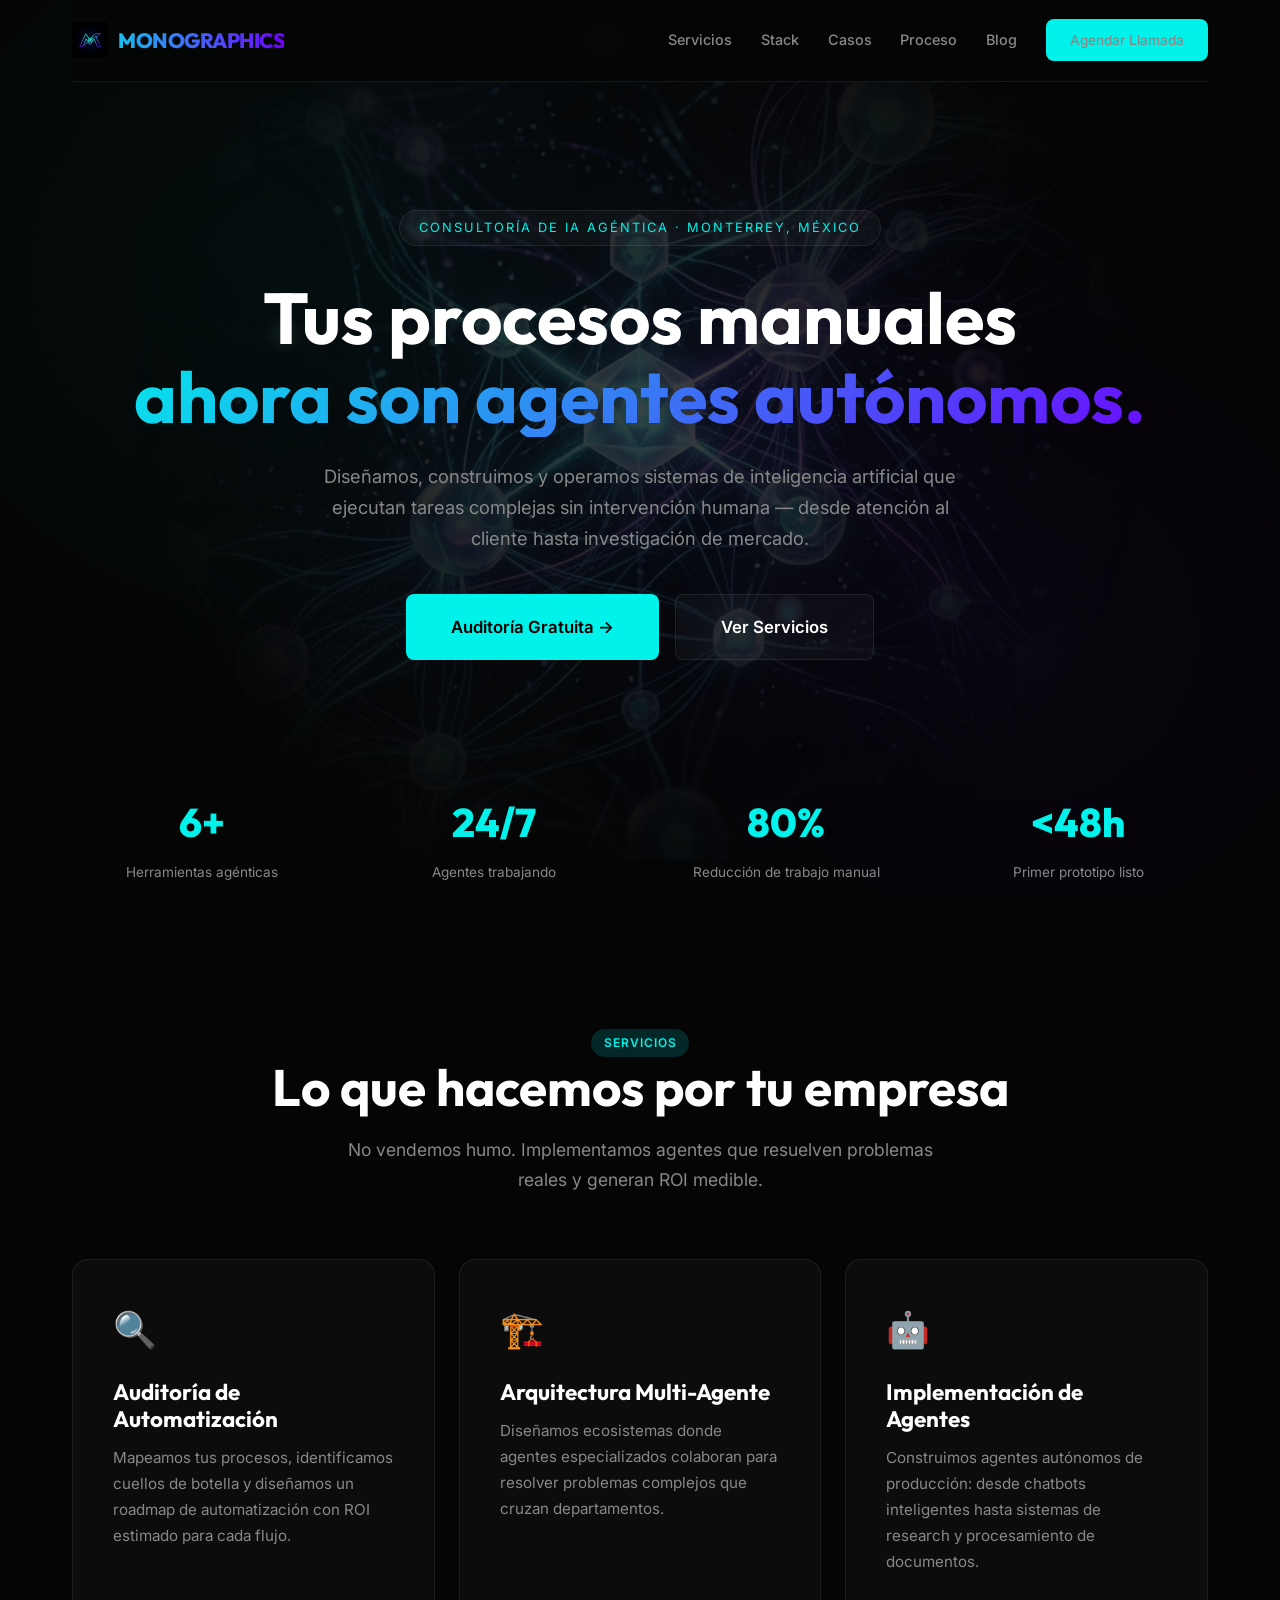
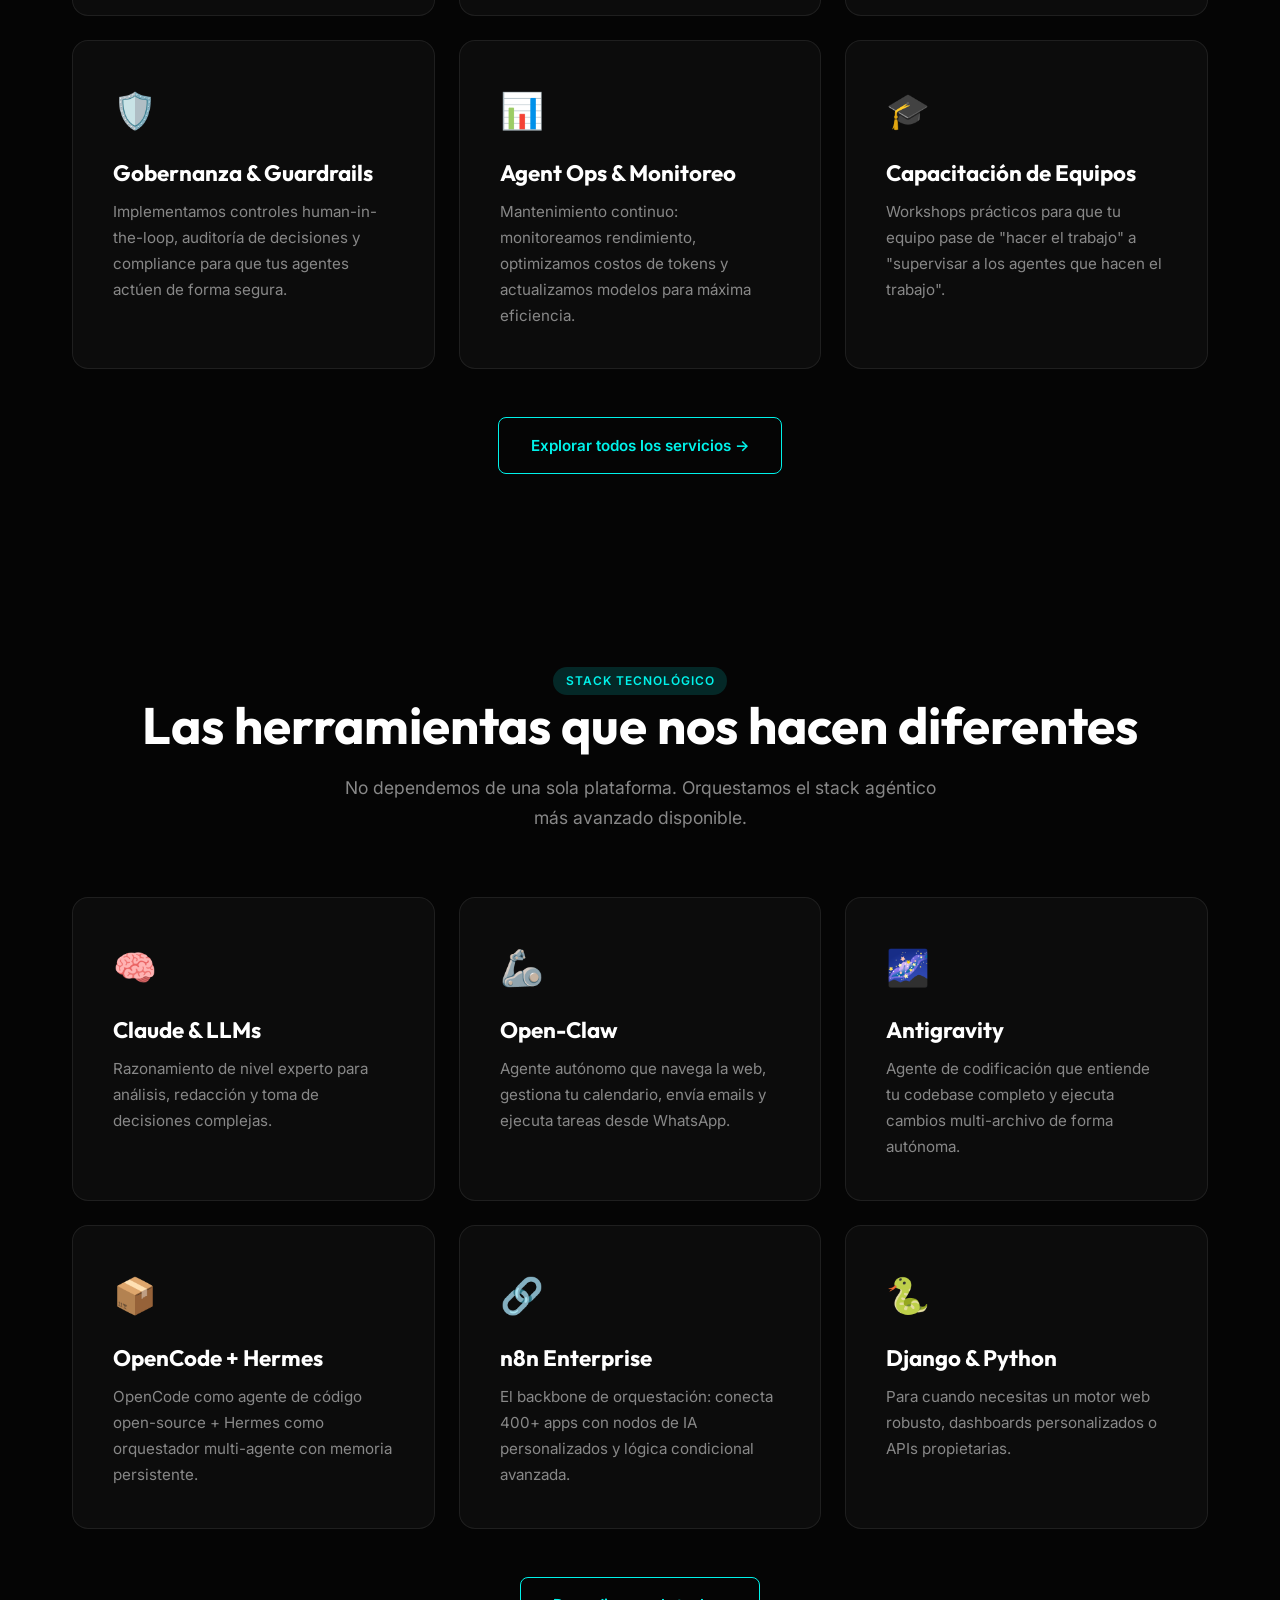
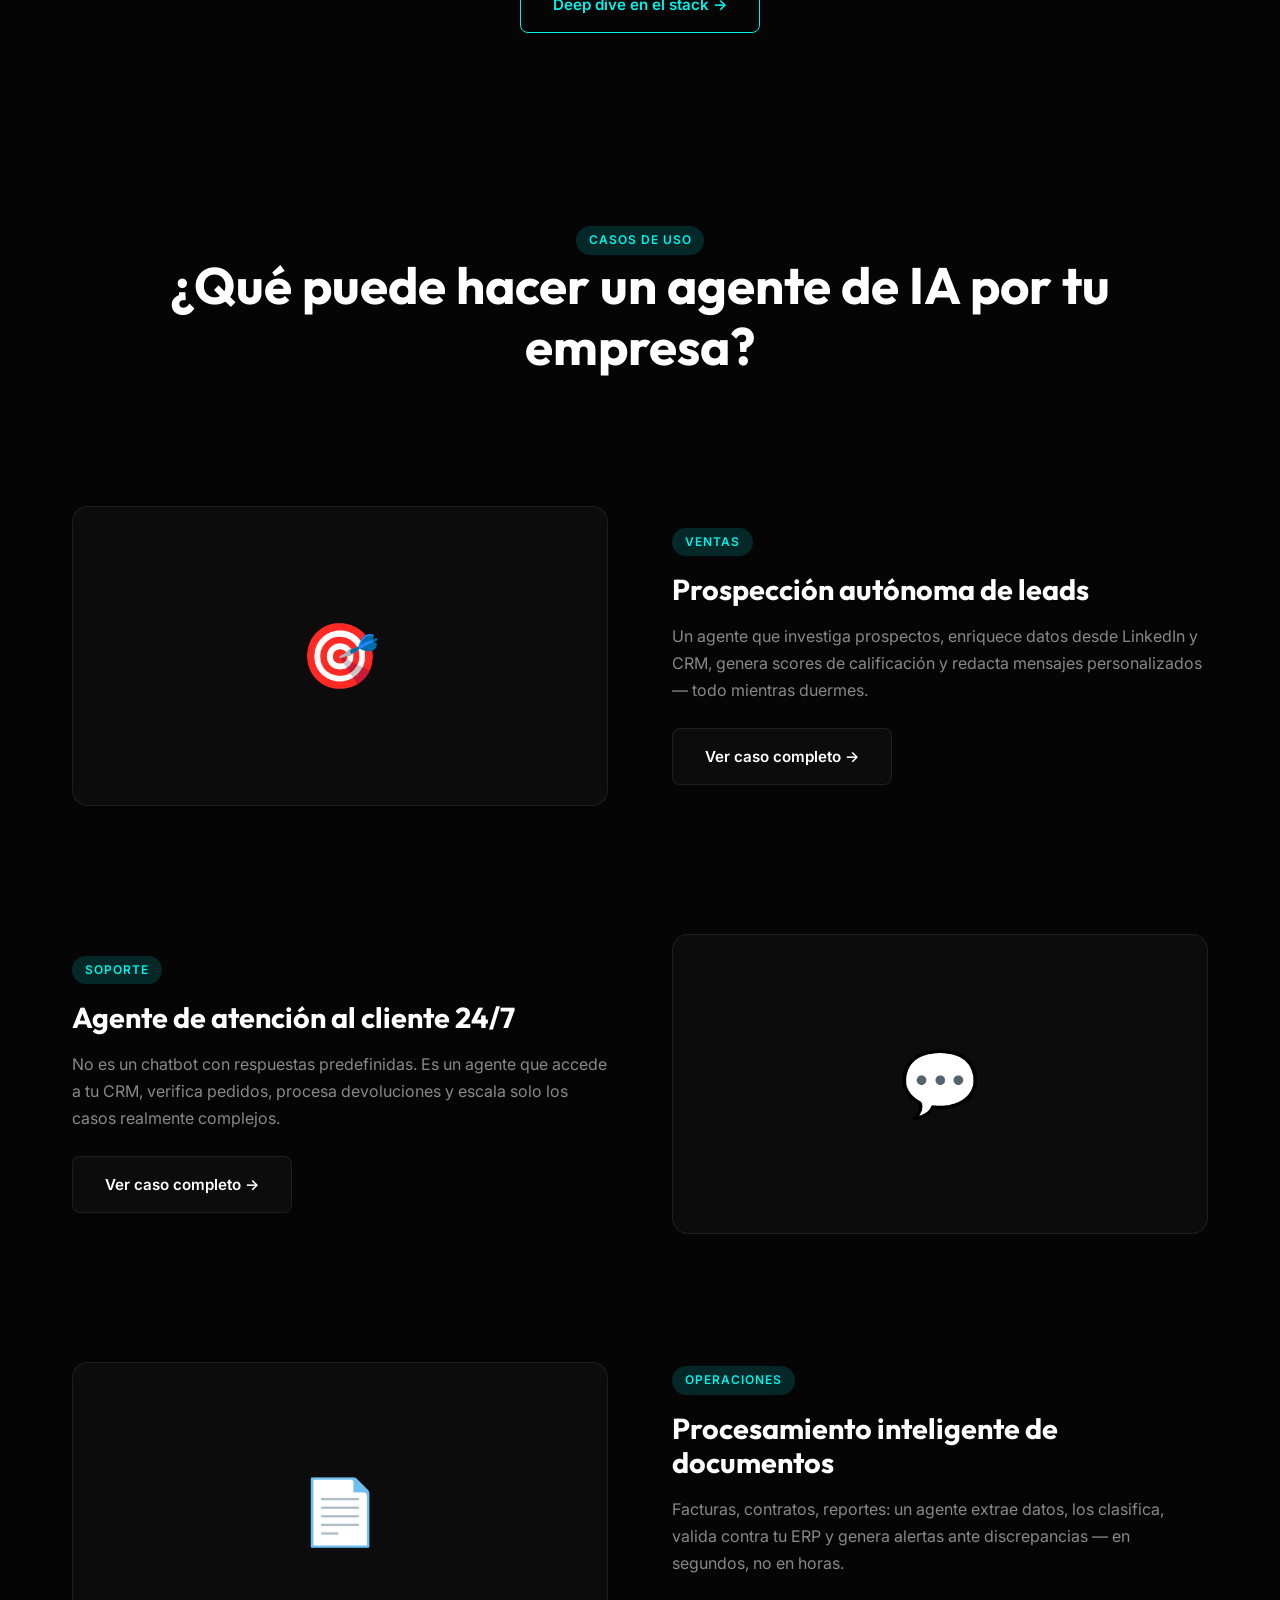
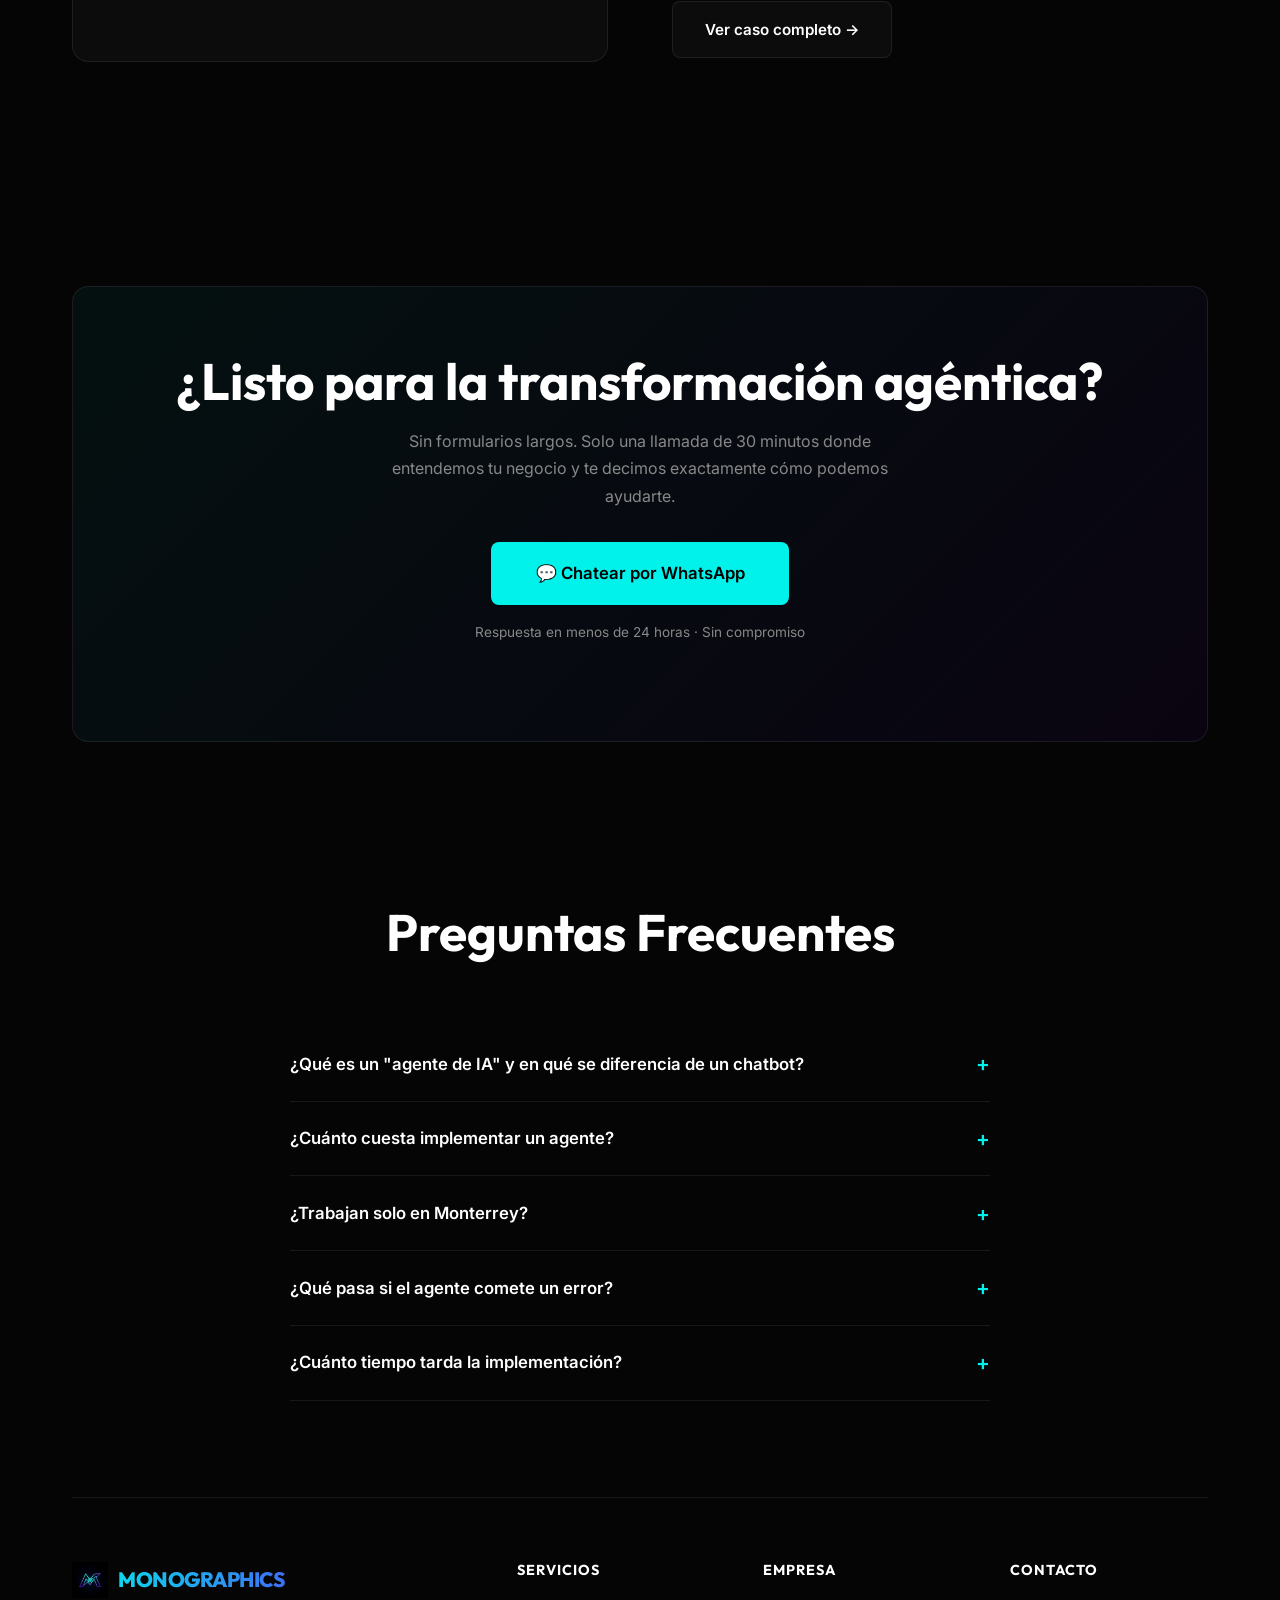
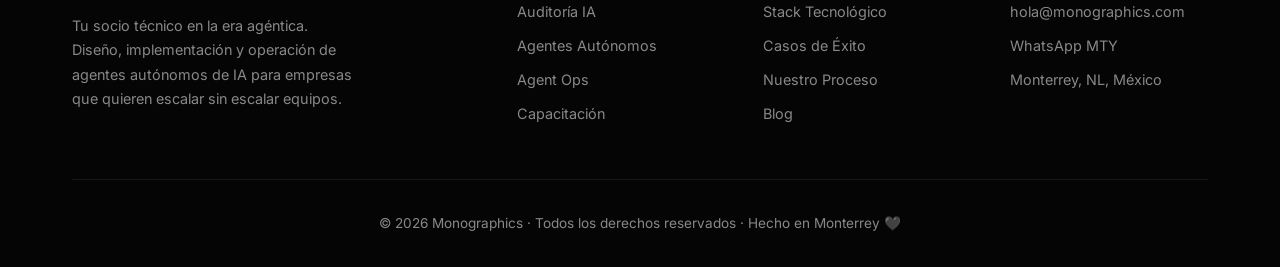
==== index.html @ 41bd9ad7 "Initial commit: Monographics Agentic Consultancy Website with SEO & GEO optimization" ====
<!DOCTYPE html>
<html lang="es">
<head>
    <meta charset="UTF-8">
    <meta name="viewport" content="width=device-width, initial-scale=1.0">
    <title>Monographics | Consultoría de IA Agéntica — Agentes Autónomos para Empresas en México</title>
    <meta name="description" content="Implementamos agentes autónomos de IA que trabajan por ti 24/7. Automatización inteligente con Claude, n8n, Open-Claw y Antigravity. Consultoría especializada en Monterrey, México.">
    <meta name="keywords" content="consultoría IA México, agentes inteligencia artificial, automatización con IA, agentes autónomos, IA agéntica, n8n, Claude, Monterrey">
    <meta name="author" content="Monographics">
    <meta name="robots" content="index, follow">
    <link rel="canonical" href="https://monographics.com.mx/">

    <!-- Open Graph -->
    <meta property="og:type" content="website">
    <meta property="og:title" content="Monographics | Consultoría de IA Agéntica para Empresas">
    <meta property="og:description" content="Diseñamos, construimos y operamos agentes autónomos de IA. Automatización inteligente con Claude, n8n, Open-Claw y Antigravity. Monterrey, México.">
    <meta property="og:url" content="https://monographics.com.mx/">
    <meta property="og:site_name" content="Monographics">
    <meta property="og:image" content="https://monographics.com.mx/hero.png">
    <meta property="og:locale" content="es_MX">

    <!-- Twitter Card -->
    <meta name="twitter:card" content="summary_large_image">
    <meta name="twitter:title" content="Monographics | Consultoría de IA Agéntica">
    <meta name="twitter:description" content="Agentes autónomos de IA para empresas. Automatización inteligente con Claude, n8n y más.">
    <meta name="twitter:image" content="https://monographics.com.mx/hero.png">

    <!-- Styles -->
    <link rel="stylesheet" href="style.css">
    <link rel="preconnect" href="https://fonts.googleapis.com">
    <link rel="preconnect" href="https://fonts.gstatic.com" crossorigin>
    <link href="https://fonts.googleapis.com/css2?family=Inter:wght@400;500;600&family=Outfit:wght@700;800&display=swap" rel="stylesheet">
    <link rel="icon" href="favicon.svg" type="image/svg+xml">

    <!-- Schema: Organization + WebSite -->
    <script type="application/ld+json">
    {
        "@context": "https://schema.org",
        "@graph": [
            {
                "@type": "Organization",
                "@id": "https://monographics.com.mx/#organization",
                "name": "Monographics",
                "legalName": "Monographics",
                "url": "https://monographics.com.mx",
                "logo": "https://monographics.com.mx/logo.png",
                "image": "https://monographics.com.mx/hero.png",
                "description": "Consultoría de IA agéntica especializada en diseño, implementación y operación de agentes autónomos de inteligencia artificial para empresas en México y LATAM.",
                "email": "hola@monographics.com",
                "telephone": "+528128580928",
                "address": {
                    "@type": "PostalAddress",
                    "addressLocality": "Monterrey",
                    "addressRegion": "Nuevo León",
                    "addressCountry": "MX"
                },
                "areaServed": [
                    {
                        "@type": "Country",
                        "name": "México"
                    },
                    {
                        "@type": "Place",
                        "name": "LATAM"
                    }
                ],
                "knowsAbout": [
                    "Inteligencia Artificial Agéntica",
                    "Agentes Autónomos de IA",
                    "Automatización de Procesos con IA",
                    "Claude AI",
                    "n8n Automation",
                    "Open-Claw",
                    "Antigravity",
                    "Multi-Agent Orchestration",
                    "LangChain",
                    "Django",
                    "Python"
                ],
                "foundingDate": "2024",
                "sameAs": []
            },
            {
                "@type": "WebSite",
                "@id": "https://monographics.com.mx/#website",
                "url": "https://monographics.com.mx",
                "name": "Monographics",
                "publisher": {
                    "@id": "https://monographics.com.mx/#organization"
                },
                "inLanguage": "es"
            },
            {
                "@type": "WebPage",
                "@id": "https://monographics.com.mx/#webpage",
                "url": "https://monographics.com.mx/",
                "name": "Monographics | Consultoría de IA Agéntica para Empresas en México",
                "isPartOf": {
                    "@id": "https://monographics.com.mx/#website"
                },
                "about": {
                    "@id": "https://monographics.com.mx/#organization"
                },
                "description": "Implementamos agentes autónomos de IA que trabajan por ti 24/7. Automatización inteligente con Claude, n8n, Open-Claw y Antigravity.",
                "inLanguage": "es"
            },
            {
                "@type": "FAQPage",
                "mainEntity": [
                    {
                        "@type": "Question",
                        "name": "¿Qué es un agente de IA y en qué se diferencia de un chatbot?",
                        "acceptedAnswer": {
                            "@type": "Answer",
                            "text": "Un chatbot responde preguntas predefinidas. Un agente de IA razona, usa herramientas (CRM, bases de datos, navegador web), toma decisiones y ejecuta tareas complejas de múltiples pasos de forma autónoma. Es la diferencia entre un contestador automático y un empleado con criterio."
                        }
                    },
                    {
                        "@type": "Question",
                        "name": "¿Cuánto cuesta implementar un agente de IA?",
                        "acceptedAnswer": {
                            "@type": "Answer",
                            "text": "Depende de la complejidad. Un agente básico (MVP) arranca desde $5,000 USD. Sistemas multi-agente empresariales pueden ir de $25,000 a $150,000 USD. El mantenimiento mensual va de $2,000 a $15,000 USD dependiendo del volumen."
                        }
                    },
                    {
                        "@type": "Question",
                        "name": "¿Trabajan solo en Monterrey?",
                        "acceptedAnswer": {
                            "@type": "Answer",
                            "text": "No. Trabajamos 100% remoto con clientes en toda la República Mexicana y LATAM. Nuestra base está en Monterrey, pero el proceso es completamente digital: videollamadas, repositorios compartidos y dashboards en tiempo real."
                        }
                    },
                    {
                        "@type": "Question",
                        "name": "¿Qué pasa si el agente comete un error?",
                        "acceptedAnswer": {
                            "@type": "Answer",
                            "text": "Todos nuestros agentes incluyen guardrails y revisión human-in-the-loop para decisiones críticas. Implementamos logging completo, alertas en tiempo real y rollback automático. Tú defines el nivel de autonomía."
                        }
                    },
                    {
                        "@type": "Question",
                        "name": "¿Cuánto tiempo tarda la implementación?",
                        "acceptedAnswer": {
                            "@type": "Answer",
                            "text": "Un agente MVP funcional se entrega en 2-4 semanas. Sistemas más complejos toman 6-12 semanas. Siempre arrancamos con un prototipo funcional en las primeras 48 horas para validar el concepto."
                        }
                    }
                ]
            }
        ]
    }
    </script>
</head>
<body>
    <div class="bg-glow"></div>
    <div class="container">
        <nav>
            <a href="index.html" class="logo">
                <img src="logo.png" alt="Monographics — Consultoría de IA Agéntica">
                MONOGRAPHICS
            </a>
            <div class="nav-links">
                <a href="servicios.html">Servicios</a>
                <a href="stack.html">Stack</a>
                <a href="casos.html">Casos</a>
                <a href="proceso.html">Proceso</a>
                <a href="blog.html">Blog</a>
                <a href="https://wa.me/528128580928?text=Hola%2C%20quiero%20una%20consulta%20sobre%20agentes%20de%20IA" class="btn btn-primary" target="_blank" rel="noopener">Agendar Llamada</a>
            </div>
            <button class="hamburger" aria-label="Abrir menú de navegación">☰</button>
        </nav>

        <main>
            <!-- HERO -->
            <section class="hero" id="inicio">
                <div class="hero-image-container">
                    <img src="hero.png" alt="Visualización de inteligencia artificial agéntica con nodos conectados" aria-hidden="true">
                </div>
                <div class="hero-badge animate">Consultoría de IA Agéntica · Monterrey, México</div>
                <h1 class="animate" style="animation-delay:0.15s">
                    <span>Tus procesos manuales</span>
                    <span class="gradient-text">ahora son agentes autónomos.</span>
                </h1>
                <p class="animate" style="animation-delay:0.3s">
                    Diseñamos, construimos y operamos sistemas de inteligencia artificial que ejecutan tareas complejas sin intervención humana — desde atención al cliente hasta investigación de mercado.
                </p>
                <div class="hero-cta animate" style="animation-delay:0.45s">
                    <a href="https://wa.me/528128580928?text=Hola%2C%20quiero%20una%20auditor%C3%ADa%20gratuita%20de%20automatizaci%C3%B3n" class="btn btn-primary btn-lg" target="_blank" rel="noopener" id="cta-hero-audit">
                        Auditoría Gratuita →
                    </a>
                    <a href="servicios.html" class="btn btn-secondary btn-lg" id="cta-hero-services">Ver Servicios</a>
                </div>
            </section>

            <!-- STATS -->
            <section class="stats-bar animate" style="animation-delay:0.6s" aria-label="Estadísticas clave">
                <div class="stat-item">
                    <div class="stat-number">6+</div>
                    <div class="stat-label">Herramientas agénticas</div>
                </div>
                <div class="stat-item">
                    <div class="stat-number">24/7</div>
                    <div class="stat-label">Agentes trabajando</div>
                </div>
                <div class="stat-item">
                    <div class="stat-number">80%</div>
                    <div class="stat-label">Reducción de trabajo manual</div>
                </div>
                <div class="stat-item">
                    <div class="stat-number">&lt;48h</div>
                    <div class="stat-label">Primer prototipo listo</div>
                </div>
            </section>

            <!-- SERVICES PREVIEW -->
            <section class="section" id="servicios-preview">
                <div class="section-title">
                    <span class="tag">Servicios</span>
                    <h2>Lo que hacemos por tu empresa</h2>
                    <p>No vendemos humo. Implementamos agentes que resuelven problemas reales y generan ROI medible.</p>
                </div>
                <div class="cards-grid cards-grid-3">
                    <article class="card animate">
                        <div class="card-icon">🔍</div>
                        <h3>Auditoría de Automatización</h3>
                        <p>Mapeamos tus procesos, identificamos cuellos de botella y diseñamos un roadmap de automatización con ROI estimado para cada flujo.</p>
                    </article>
                    <article class="card animate">
                        <div class="card-icon">🏗️</div>
                        <h3>Arquitectura Multi-Agente</h3>
                        <p>Diseñamos ecosistemas donde agentes especializados colaboran para resolver problemas complejos que cruzan departamentos.</p>
                    </article>
                    <article class="card animate">
                        <div class="card-icon">🤖</div>
                        <h3>Implementación de Agentes</h3>
                        <p>Construimos agentes autónomos de producción: desde chatbots inteligentes hasta sistemas de research y procesamiento de documentos.</p>
                    </article>
                    <article class="card animate">
                        <div class="card-icon">🛡️</div>
                        <h3>Gobernanza & Guardrails</h3>
                        <p>Implementamos controles human-in-the-loop, auditoría de decisiones y compliance para que tus agentes actúen de forma segura.</p>
                    </article>
                    <article class="card animate">
                        <div class="card-icon">📊</div>
                        <h3>Agent Ops & Monitoreo</h3>
                        <p>Mantenimiento continuo: monitoreamos rendimiento, optimizamos costos de tokens y actualizamos modelos para máxima eficiencia.</p>
                    </article>
                    <article class="card animate">
                        <div class="card-icon">🎓</div>
                        <h3>Capacitación de Equipos</h3>
                        <p>Workshops prácticos para que tu equipo pase de "hacer el trabajo" a "supervisar a los agentes que hacen el trabajo".</p>
                    </article>
                </div>
                <div style="text-align:center; margin-top:3rem;">
                    <a href="servicios.html" class="btn btn-outline" id="cta-services-all">Explorar todos los servicios →</a>
                </div>
            </section>

            <!-- TOOLS PREVIEW -->
            <section class="section" id="stack-preview">
                <div class="section-title">
                    <span class="tag">Stack Tecnológico</span>
                    <h2>Las herramientas que nos hacen diferentes</h2>
                    <p>No dependemos de una sola plataforma. Orquestamos el stack agéntico más avanzado disponible.</p>
                </div>
                <div class="cards-grid">
                    <article class="card animate">
                        <div class="card-icon">🧠</div>
                        <h3>Claude & LLMs</h3>
                        <p>Razonamiento de nivel experto para análisis, redacción y toma de decisiones complejas.</p>
                    </article>
                    <article class="card animate">
                        <div class="card-icon">🦾</div>
                        <h3>Open-Claw</h3>
                        <p>Agente autónomo que navega la web, gestiona tu calendario, envía emails y ejecuta tareas desde WhatsApp.</p>
                    </article>
                    <article class="card animate">
                        <div class="card-icon">🌌</div>
                        <h3>Antigravity</h3>
                        <p>Agente de codificación que entiende tu codebase completo y ejecuta cambios multi-archivo de forma autónoma.</p>
                    </article>
                    <article class="card animate">
                        <div class="card-icon">📦</div>
                        <h3>OpenCode + Hermes</h3>
                        <p>OpenCode como agente de código open-source + Hermes como orquestador multi-agente con memoria persistente.</p>
                    </article>
                    <article class="card animate">
                        <div class="card-icon">🔗</div>
                        <h3>n8n Enterprise</h3>
                        <p>El backbone de orquestación: conecta 400+ apps con nodos de IA personalizados y lógica condicional avanzada.</p>
                    </article>
                    <article class="card animate">
                        <div class="card-icon">🐍</div>
                        <h3>Django & Python</h3>
                        <p>Para cuando necesitas un motor web robusto, dashboards personalizados o APIs propietarias.</p>
                    </article>
                </div>
                <div style="text-align:center; margin-top:3rem;">
                    <a href="stack.html" class="btn btn-outline" id="cta-stack-deep">Deep dive en el stack →</a>
                </div>
            </section>

            <!-- USE CASES PREVIEW -->
            <section class="section" id="casos-preview">
                <div class="section-title">
                    <span class="tag">Casos de uso</span>
                    <h2>¿Qué puede hacer un agente de IA por tu empresa?</h2>
                </div>
                <article class="use-case">
                    <div class="use-case-content">
                        <span class="tag">Ventas</span>
                        <h3>Prospección autónoma de leads</h3>
                        <p>Un agente que investiga prospectos, enriquece datos desde LinkedIn y CRM, genera scores de calificación y redacta mensajes personalizados — todo mientras duermes.</p>
                        <a href="casos.html" class="btn btn-secondary" id="cta-case-sales">Ver caso completo →</a>
                    </div>
                    <div class="use-case-visual">🎯</div>
                </article>
                <article class="use-case">
                    <div class="use-case-content">
                        <span class="tag">Soporte</span>
                        <h3>Agente de atención al cliente 24/7</h3>
                        <p>No es un chatbot con respuestas predefinidas. Es un agente que accede a tu CRM, verifica pedidos, procesa devoluciones y escala solo los casos realmente complejos.</p>
                        <a href="casos.html" class="btn btn-secondary" id="cta-case-support">Ver caso completo →</a>
                    </div>
                    <div class="use-case-visual">💬</div>
                </article>
                <article class="use-case">
                    <div class="use-case-content">
                        <span class="tag">Operaciones</span>
                        <h3>Procesamiento inteligente de documentos</h3>
                        <p>Facturas, contratos, reportes: un agente extrae datos, los clasifica, valida contra tu ERP y genera alertas ante discrepancias — en segundos, no en horas.</p>
                        <a href="casos.html" class="btn btn-secondary" id="cta-case-ops">Ver caso completo →</a>
                    </div>
                    <div class="use-case-visual">📄</div>
                </article>
            </section>

            <!-- CTA -->
            <div class="cta-section" id="contacto">
                <h2>¿Listo para la transformación agéntica?</h2>
                <p>Sin formularios largos. Solo una llamada de 30 minutos donde entendemos tu negocio y te decimos exactamente cómo podemos ayudarte.</p>
                <a href="https://wa.me/528128580928?text=Hola%2C%20quiero%20agendar%20una%20llamada%20de%2030%20minutos" class="btn btn-primary btn-lg" target="_blank" rel="noopener" id="cta-whatsapp-main">
                    💬 Chatear por WhatsApp
                </a>
                <p style="margin-top:1rem; font-size:0.85rem; color:var(--text-muted);">Respuesta en menos de 24 horas · Sin compromiso</p>
            </div>

            <!-- FAQ -->
            <section class="section" id="faq">
                <div class="section-title">
                    <h2>Preguntas Frecuentes</h2>
                </div>
                <div style="max-width:700px; margin:0 auto;">
                    <details class="faq-item">
                        <summary>¿Qué es un "agente de IA" y en qué se diferencia de un chatbot?</summary>
                        <div class="faq-answer">Un chatbot responde preguntas predefinidas. Un agente de IA razona, usa herramientas (CRM, bases de datos, navegador web), toma decisiones y ejecuta tareas complejas de múltiples pasos de forma autónoma. Es la diferencia entre un contestador automático y un empleado con criterio.</div>
                    </details>
                    <details class="faq-item">
                        <summary>¿Cuánto cuesta implementar un agente?</summary>
                        <div class="faq-answer">Depende de la complejidad. Un agente básico (MVP) arranca desde $5,000 USD. Sistemas multi-agente empresariales pueden ir de $25,000 a $150,000 USD. El mantenimiento mensual va de $2,000 a $15,000 USD dependiendo del volumen. Te damos un presupuesto exacto en la auditoría gratuita.</div>
                    </details>
                    <details class="faq-item">
                        <summary>¿Trabajan solo en Monterrey?</summary>
                        <div class="faq-answer">No. Trabajamos 100% remoto con clientes en toda la República Mexicana y LATAM. Nuestra base está en Monterrey, pero el proceso es completamente digital: videollamadas, repositorios compartidos y dashboards en tiempo real.</div>
                    </details>
                    <details class="faq-item">
                        <summary>¿Qué pasa si el agente comete un error?</summary>
                        <div class="faq-answer">Todos nuestros agentes incluyen guardrails y revisión human-in-the-loop para decisiones críticas. Implementamos logging completo, alertas en tiempo real y rollback automático. Tú defines el nivel de autonomía.</div>
                    </details>
                    <details class="faq-item">
                        <summary>¿Cuánto tiempo tarda la implementación?</summary>
                        <div class="faq-answer">Un agente MVP funcional se entrega en 2-4 semanas. Sistemas más complejos toman 6-12 semanas. Siempre arrancamos con un prototipo funcional en las primeras 48 horas para validar el concepto.</div>
                    </details>
                </div>
            </section>
        </main>

        <!-- FOOTER -->
        <footer>
            <div class="footer-grid">
                <div class="footer-brand">
                    <div class="logo">
                        <img src="logo.png" alt="Monographics">
                        MONOGRAPHICS
                    </div>
                    <p>Tu socio técnico en la era agéntica. Diseño, implementación y operación de agentes autónomos de IA para empresas que quieren escalar sin escalar equipos.</p>
                </div>
                <div class="footer-col">
                    <h5>Servicios</h5>
                    <a href="servicios.html">Auditoría IA</a>
                    <a href="servicios.html">Agentes Autónomos</a>
                    <a href="servicios.html">Agent Ops</a>
                    <a href="servicios.html">Capacitación</a>
                </div>
                <div class="footer-col">
                    <h5>Empresa</h5>
                    <a href="stack.html">Stack Tecnológico</a>
                    <a href="casos.html">Casos de Éxito</a>
                    <a href="proceso.html">Nuestro Proceso</a>
                    <a href="blog.html">Blog</a>
                </div>
                <div class="footer-col">
                    <h5>Contacto</h5>
                    <a href="mailto:hola@monographics.com">hola@monographics.com</a>
                    <a href="https://wa.me/528128580928" target="_blank" rel="noopener">WhatsApp MTY</a>
                    <a>Monterrey, NL, México</a>
                </div>
            </div>
            <div class="footer-bottom">
                <p>&copy; 2026 Monographics · Todos los derechos reservados · Hecho en Monterrey 🖤</p>
            </div>
        </footer>
    </div>
    <script src="script.js"></script>
</body>
</html>
---- style.css ----
:root {
    --bg-dark: #050505;
    --bg-surface: #0a0a0a;
    --bg-card: rgba(255, 255, 255, 0.03);
    --bg-card-hover: rgba(255, 255, 255, 0.06);
    --primary: #00f2ea;
    --primary-dim: rgba(0, 242, 234, 0.15);
    --secondary: #7000ff;
    --accent: #ff007a;
    --text-main: #ffffff;
    --text-secondary: #d0d0d0;
    --text-muted: #888;
    --glass-border: rgba(255, 255, 255, 0.08);
    --glass-border-hover: rgba(255, 255, 255, 0.15);
    --font-heading: 'Outfit', sans-serif;
    --font-body: 'Inter', sans-serif;
    --radius: 16px;
    --radius-sm: 8px;
    --transition: 0.3s cubic-bezier(0.4, 0, 0.2, 1);
}

*, *::before, *::after { margin: 0; padding: 0; box-sizing: border-box; }

html { scroll-behavior: smooth; }

body {
    background-color: var(--bg-dark);
    color: var(--text-main);
    font-family: var(--font-body);
    line-height: 1.7;
    overflow-x: hidden;
    -webkit-font-smoothing: antialiased;
}

a { color: var(--primary); text-decoration: none; transition: color var(--transition); }
a:hover { color: #fff; }

h1, h2, h3, h4, h5 { font-family: var(--font-heading); font-weight: 700; line-height: 1.2; }
h2 { font-size: clamp(2rem, 5vw, 3.2rem); margin-bottom: 1rem; }
h3 { font-size: 1.4rem; }

img { max-width: 100%; height: auto; }

.container { max-width: 1200px; margin: 0 auto; padding: 0 2rem; }
.section { padding: 6rem 0; }
.section-title { text-align: center; margin-bottom: 4rem; }
.section-title p { color: var(--text-muted); max-width: 600px; margin: 0.5rem auto 0; font-size: 1.1rem; }

/* --- Background Glow --- */
.bg-glow {
    position: fixed; top: 0; left: 0; width: 100%; height: 100%; z-index: -1; pointer-events: none;
    background: radial-gradient(circle at 20% 30%, rgba(0, 242, 234, 0.04) 0%, transparent 40%),
                radial-gradient(circle at 80% 70%, rgba(112, 0, 255, 0.04) 0%, transparent 40%);
}

/* --- Navigation --- */
nav {
    display: flex; justify-content: space-between; align-items: center;
    padding: 1.2rem 0; position: sticky; top: 0;
    background: rgba(5, 5, 5, 0.85); backdrop-filter: blur(12px);
    z-index: 100; border-bottom: 1px solid var(--glass-border);
}

.logo {
    font-family: var(--font-heading); font-size: 1.3rem; font-weight: 800;
    letter-spacing: -0.5px; display: flex; align-items: center; gap: 10px;
    background: linear-gradient(90deg, var(--primary), var(--secondary));
    -webkit-background-clip: text; -webkit-text-fill-color: transparent;
}

.logo img { height: 36px; width: auto; }

.nav-links { display: flex; gap: 1.8rem; align-items: center; }
.nav-links a { color: var(--text-muted); text-decoration: none; font-weight: 500; font-size: 0.9rem; transition: color var(--transition); }
.nav-links a:hover { color: var(--primary); }
.nav-links .btn { font-size: 0.85rem; padding: 0.6rem 1.5rem; }

.hamburger { display: none; background: none; border: none; color: #fff; font-size: 1.5rem; cursor: pointer; }

/* --- Buttons --- */
.btn {
    display: inline-flex; align-items: center; gap: 0.5rem;
    padding: 0.9rem 2rem; border-radius: var(--radius-sm);
    font-weight: 600; font-size: 0.95rem; text-decoration: none;
    transition: all var(--transition); cursor: pointer; border: none;
}

.btn-primary { background: var(--primary); color: #000; }
.btn-primary:hover { transform: translateY(-2px); box-shadow: 0 8px 25px rgba(0, 242, 234, 0.25); color: #000; }

.btn-secondary { background: var(--bg-card); color: #fff; border: 1px solid var(--glass-border); }
.btn-secondary:hover { border-color: var(--primary); color: var(--primary); }

.btn-outline { background: transparent; color: var(--primary); border: 1px solid var(--primary); }
.btn-outline:hover { background: var(--primary); color: #000; }

.btn-lg { padding: 1.1rem 2.8rem; font-size: 1.05rem; }

/* --- Hero Section --- */
.hero { padding: 8rem 0 5rem; text-align: center; position: relative; }

.hero-image-container {
    position: absolute; top: 50%; left: 50%; transform: translate(-50%, -50%);
    width: 100vw; height: 100vh; z-index: -2; opacity: 0.25;
    mask-image: radial-gradient(circle, rgba(0,0,0,1) 0%, rgba(0,0,0,0) 65%);
    -webkit-mask-image: radial-gradient(circle, rgba(0,0,0,1) 0%, rgba(0,0,0,0) 65%);
}
.hero-image-container img { width: 100%; height: 100%; object-fit: cover; }

.hero-badge {
    background: var(--bg-card); border: 1px solid var(--glass-border);
    padding: 0.4rem 1.2rem; border-radius: 100px; display: inline-block;
    font-size: 0.8rem; color: var(--primary); margin-bottom: 2rem;
    text-transform: uppercase; letter-spacing: 2px;
}

.hero h1 { font-size: clamp(2.5rem, 7vw, 4.5rem); line-height: 1.1; margin-bottom: 1.5rem; }
.hero h1 span { display: block; }
.hero h1 .gradient-text { background: linear-gradient(135deg, var(--primary), var(--secondary)); -webkit-background-clip: text; -webkit-text-fill-color: transparent; }

.hero p { font-size: 1.15rem; color: var(--text-muted); max-width: 650px; margin: 0 auto 2.5rem; }
.hero-cta { display: flex; gap: 1rem; justify-content: center; flex-wrap: wrap; }

/* --- Stats Bar --- */
.stats-bar { display: grid; grid-template-columns: repeat(auto-fit, minmax(180px, 1fr)); gap: 2rem; padding: 3rem 0; }
.stat-item { text-align: center; }
.stat-number { font-family: var(--font-heading); font-size: 2.5rem; font-weight: 800; color: var(--primary); }
.stat-label { color: var(--text-muted); font-size: 0.85rem; margin-top: 0.3rem; }

/* --- Card System --- */
.card {
    background: var(--bg-card); border: 1px solid var(--glass-border);
    padding: 2.5rem; border-radius: var(--radius);
    transition: all var(--transition); position: relative; overflow: hidden;
}
.card:hover { border-color: var(--glass-border-hover); transform: translateY(-4px); }
.card::before {
    content: ''; position: absolute; top: 0; left: 0; width: 100%; height: 100%;
    background: radial-gradient(circle at top right, var(--primary-dim), transparent);
    opacity: 0; transition: opacity var(--transition);
}
.card:hover::before { opacity: 1; }

.card-icon { font-size: 2.2rem; margin-bottom: 1.2rem; }
.card h3 { margin-bottom: 0.8rem; }
.card p { color: var(--text-muted); font-size: 0.95rem; }

.cards-grid { display: grid; grid-template-columns: repeat(auto-fit, minmax(300px, 1fr)); gap: 1.5rem; }
.cards-grid-3 { grid-template-columns: repeat(auto-fit, minmax(320px, 1fr)); }
.cards-grid-2 { grid-template-columns: repeat(auto-fit, minmax(400px, 1fr)); }

/* --- Tag / Pill --- */
.tag {
    display: inline-block; background: var(--primary-dim); color: var(--primary);
    padding: 0.25rem 0.8rem; border-radius: 100px; font-size: 0.75rem;
    font-weight: 600; text-transform: uppercase; letter-spacing: 1px;
}

/* --- Process Steps --- */
.process-steps { display: grid; grid-template-columns: 1fr; gap: 0; position: relative; }
.process-step {
    display: grid; grid-template-columns: 80px 1fr; gap: 2rem;
    padding: 2.5rem 0; border-bottom: 1px solid var(--glass-border);
}
.step-number {
    font-family: var(--font-heading); font-size: 3rem; font-weight: 800;
    color: var(--primary); opacity: 0.3; line-height: 1;
}
.step-content h3 { margin-bottom: 0.5rem; }
.step-content p { color: var(--text-muted); }

/* --- Pricing Table --- */
.pricing-grid { display: grid; grid-template-columns: repeat(auto-fit, minmax(320px, 1fr)); gap: 1.5rem; }
.pricing-card { text-align: center; }
.pricing-card.featured { border-color: var(--primary); }
.pricing-card.featured::before { opacity: 1; }
.price { font-family: var(--font-heading); font-size: 2.5rem; font-weight: 800; margin: 1.5rem 0 0.5rem; }
.price-period { font-size: 0.85rem; color: var(--text-muted); margin-bottom: 1.5rem; display: block; }
.pricing-features { list-style: none; text-align: left; margin-bottom: 2rem; }
.pricing-features li { padding: 0.5rem 0; color: var(--text-secondary); border-bottom: 1px solid var(--glass-border); font-size: 0.9rem; }
.pricing-features li::before { content: '✓ '; color: var(--primary); font-weight: 700; }

/* --- FAQ --- */
.faq-item { border-bottom: 1px solid var(--glass-border); }
.faq-item summary {
    padding: 1.2rem 0; cursor: pointer; font-weight: 600; font-size: 1.05rem;
    list-style: none; display: flex; justify-content: space-between; align-items: center;
    color: var(--text-main); transition: color var(--transition);
}
.faq-item summary:hover { color: var(--primary); }
.faq-item summary::after { content: '+'; font-size: 1.3rem; color: var(--primary); transition: transform var(--transition); }
.faq-item[open] summary::after { transform: rotate(45deg); }
.faq-answer { padding: 0 0 1.5rem; color: var(--text-muted); line-height: 1.8; }

/* --- CTA Section --- */
.cta-section {
    background: linear-gradient(135deg, rgba(0, 242, 234, 0.05), rgba(112, 0, 255, 0.05));
    border: 1px solid var(--glass-border); border-radius: var(--radius);
    padding: 4rem; text-align: center; margin: 4rem 0;
}
.cta-section h2 { margin-bottom: 1rem; }
.cta-section p { color: var(--text-muted); max-width: 500px; margin: 0 auto 2rem; }

/* --- Page Header (subpages) --- */
.page-header { padding: 6rem 0 3rem; text-align: center; position: relative; }
.page-header .tag { margin-bottom: 1rem; }
.page-header p { color: var(--text-muted); max-width: 600px; margin: 0.5rem auto 0; font-size: 1.1rem; }

/* --- Use Case Block --- */
.use-case { display: grid; grid-template-columns: 1fr 1fr; gap: 4rem; align-items: center; padding: 4rem 0; }
.use-case:nth-child(even) { direction: rtl; }
.use-case:nth-child(even) > * { direction: ltr; }
.use-case-content .tag { margin-bottom: 1rem; }
.use-case-content h3 { font-size: 1.8rem; margin-bottom: 1rem; }
.use-case-content p { color: var(--text-muted); margin-bottom: 1.5rem; }
.use-case-visual {
    background: var(--bg-card); border: 1px solid var(--glass-border);
    border-radius: var(--radius); padding: 2rem; min-height: 300px;
    display: flex; align-items: center; justify-content: center; font-size: 4rem;
}

/* --- Footer --- */
footer {
    padding: 4rem 0 2rem; border-top: 1px solid var(--glass-border);
}
.footer-grid { display: grid; grid-template-columns: 2fr 1fr 1fr 1fr; gap: 3rem; margin-bottom: 3rem; }
.footer-brand p { color: var(--text-muted); font-size: 0.9rem; margin-top: 1rem; max-width: 280px; }
.footer-col h5 { font-family: var(--font-heading); margin-bottom: 1rem; font-size: 0.9rem; text-transform: uppercase; letter-spacing: 1px; }
.footer-col a { display: block; color: var(--text-muted); font-size: 0.9rem; padding: 0.3rem 0; transition: color var(--transition); }
.footer-col a:hover { color: var(--primary); }
.footer-bottom { border-top: 1px solid var(--glass-border); padding-top: 2rem; text-align: center; color: var(--text-muted); font-size: 0.85rem; }

/* --- Breadcrumb --- */
.breadcrumb {
    padding: 1.5rem 0 0;
    font-size: 0.85rem;
    color: var(--text-muted);
}
.breadcrumb a { color: var(--text-muted); }
.breadcrumb a:hover { color: var(--primary); }
.breadcrumb span { margin: 0 0.5rem; }

/* --- Mobile Nav Active --- */
@media (max-width: 768px) {
    .nav-links.active {
        display: flex;
        flex-direction: column;
        position: absolute;
        top: 100%;
        left: 0;
        right: 0;
        background: rgba(5, 5, 5, 0.95);
        backdrop-filter: blur(12px);
        padding: 1.5rem 2rem;
        border-bottom: 1px solid var(--glass-border);
        gap: 1rem;
    }
}

/* --- Gradient Text (reusable) --- */
.gradient-text {
    background: linear-gradient(135deg, var(--primary), var(--secondary));
    -webkit-background-clip: text;
    -webkit-text-fill-color: transparent;
}

/* --- Animations --- */
@keyframes fadeInUp { from { opacity: 0; transform: translateY(20px); } to { opacity: 1; transform: translateY(0); } }
.animate { animation: fadeInUp 0.6s ease forwards; }

/* --- Responsive --- */
@media (max-width: 768px) {
    .nav-links { display: none; }
    .hamburger { display: block; }
    .hero h1 { font-size: 2.2rem; }
    .hero { padding: 5rem 0 3rem; }
    .cards-grid, .cards-grid-2, .cards-grid-3 { grid-template-columns: 1fr; }
    .use-case { grid-template-columns: 1fr; gap: 2rem; }
    .use-case:nth-child(even) { direction: ltr; }
    .footer-grid { grid-template-columns: 1fr 1fr; }
    .pricing-grid { grid-template-columns: 1fr; }
    .process-step { grid-template-columns: 50px 1fr; gap: 1rem; }
    .cta-section { padding: 2.5rem 1.5rem; }
    .section { padding: 4rem 0; }
}
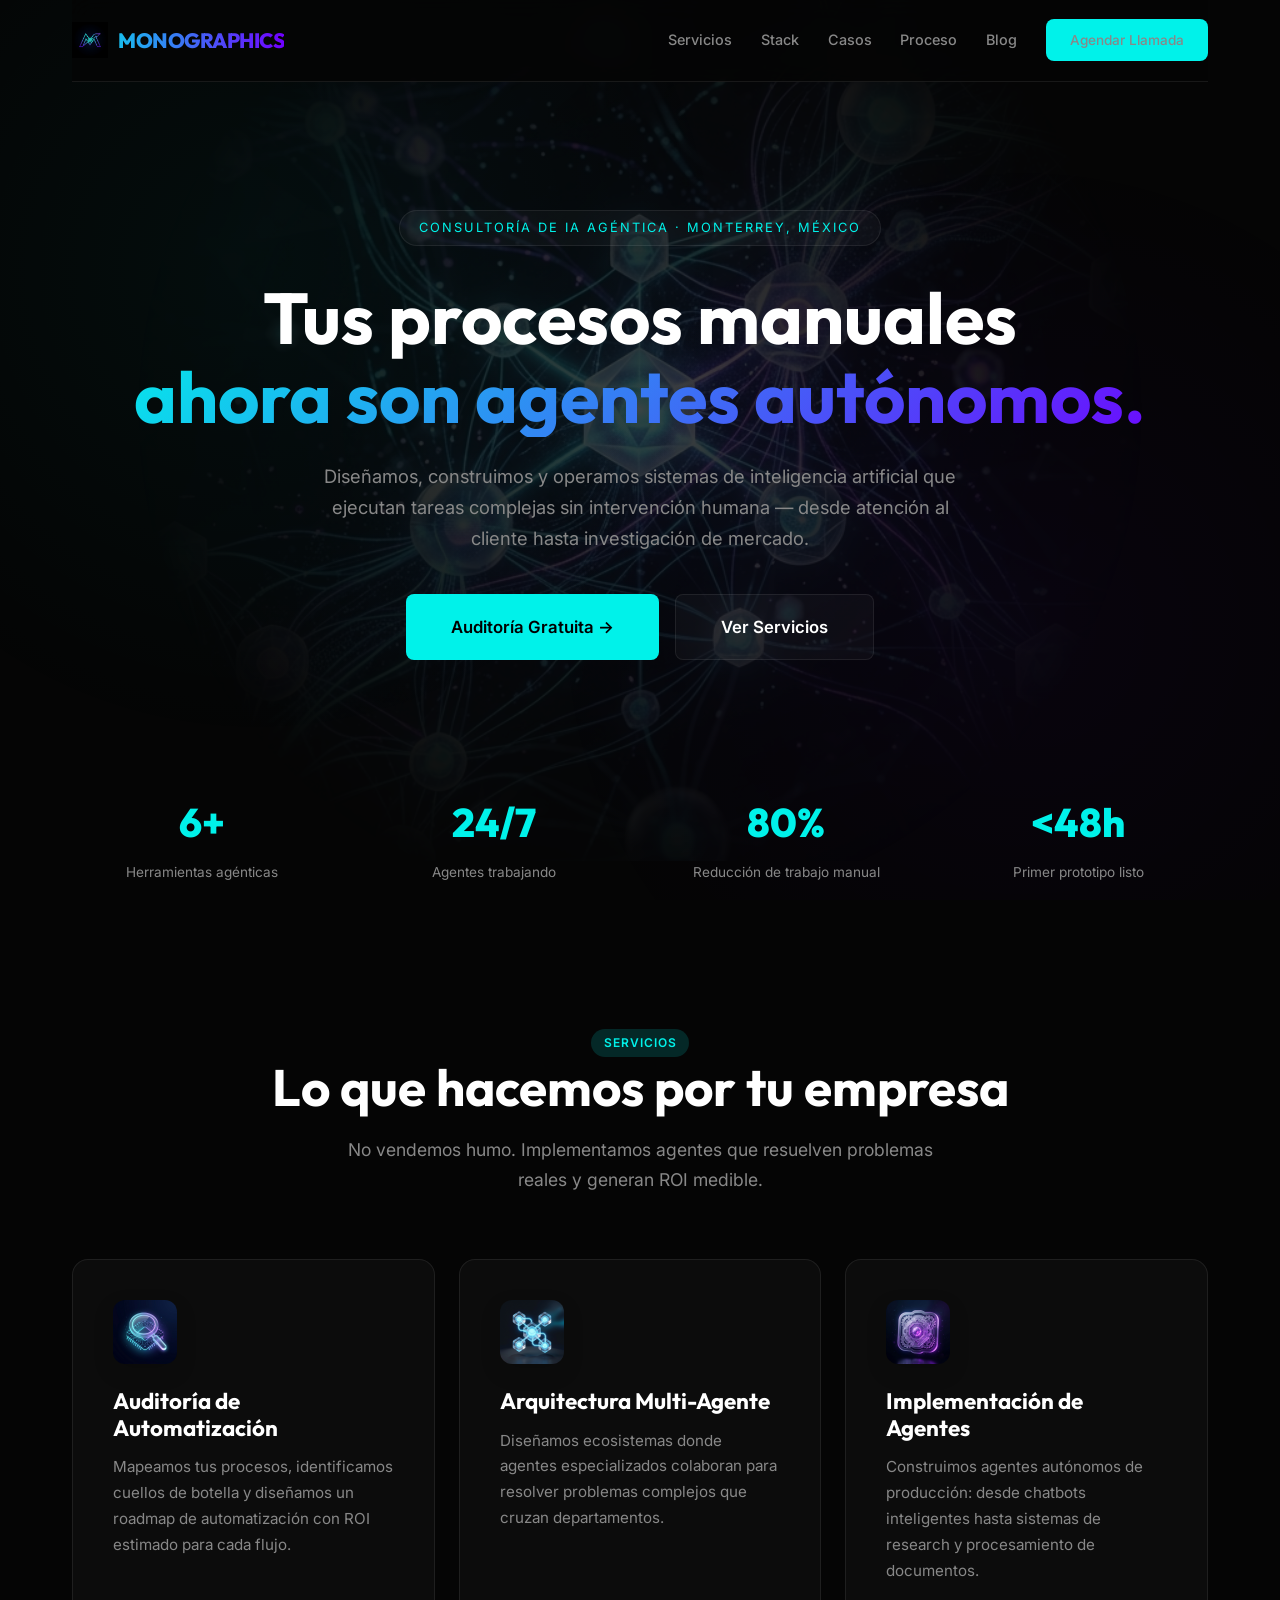
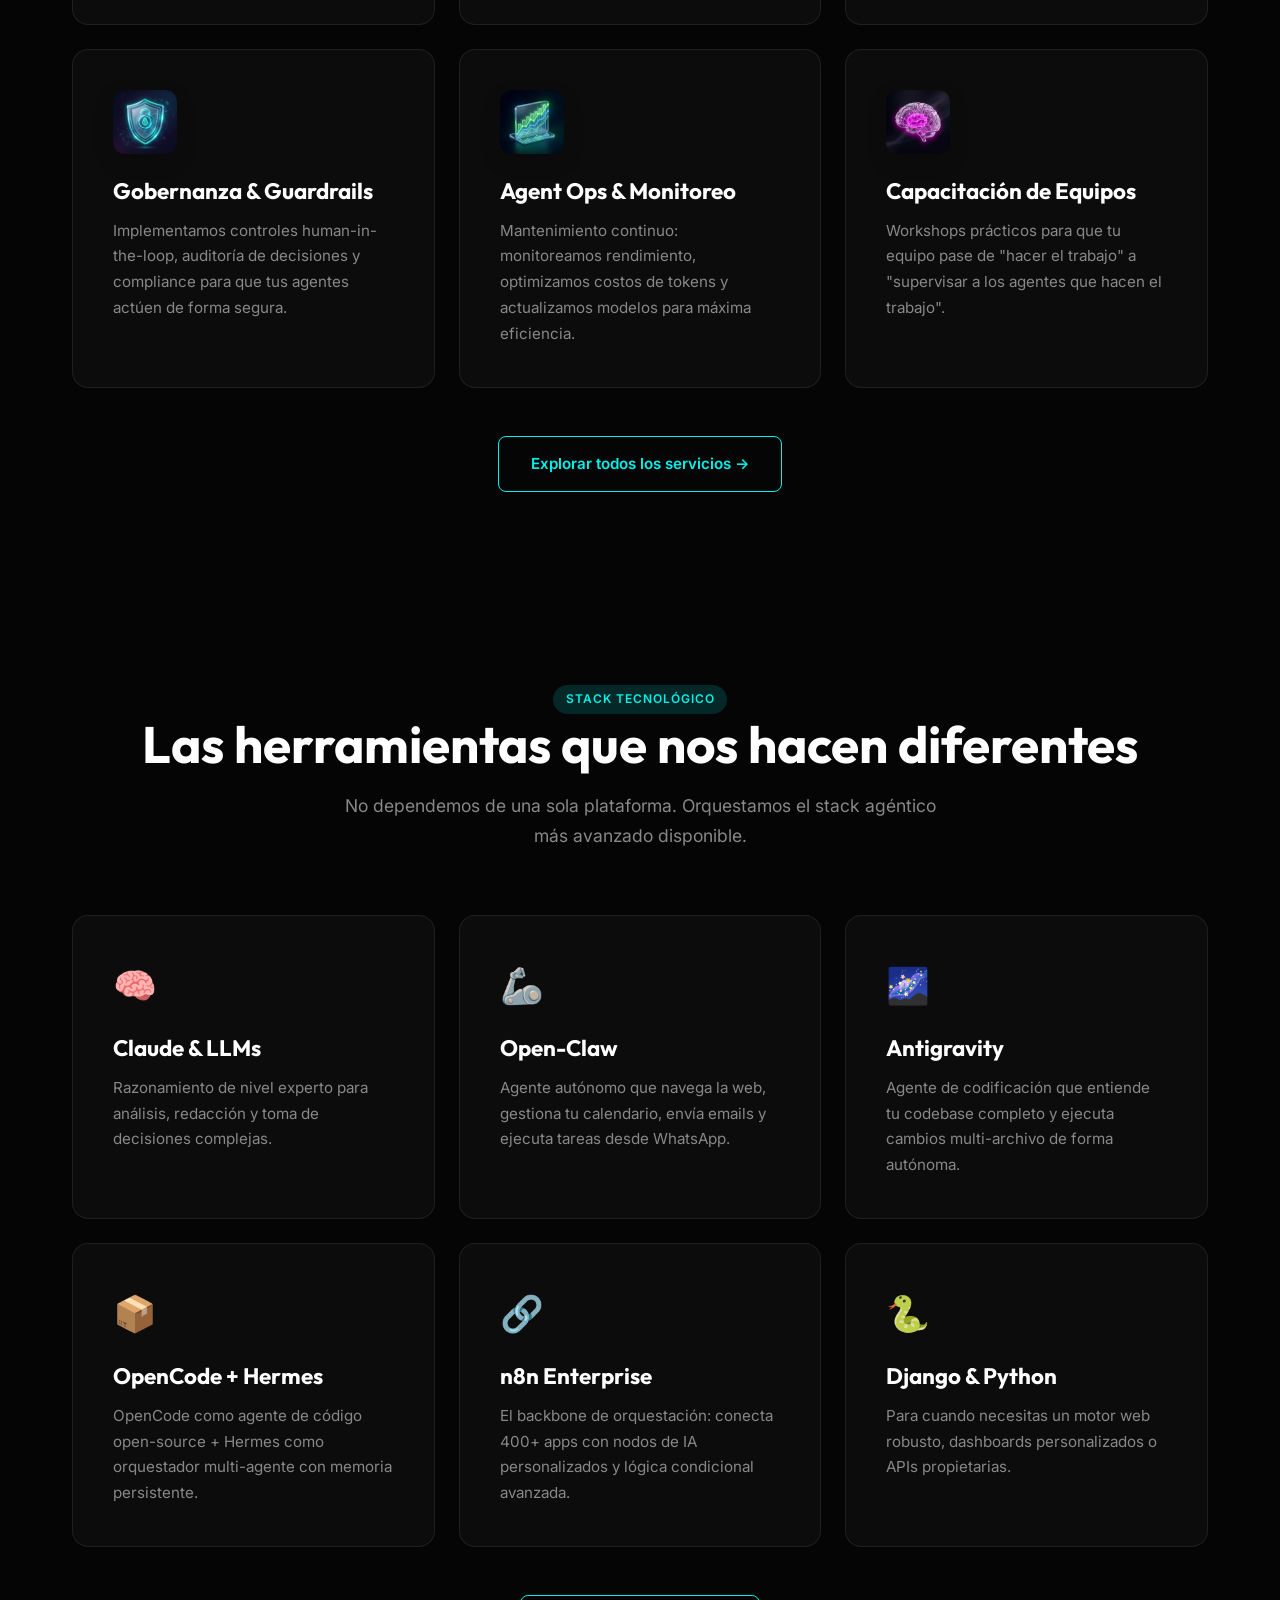
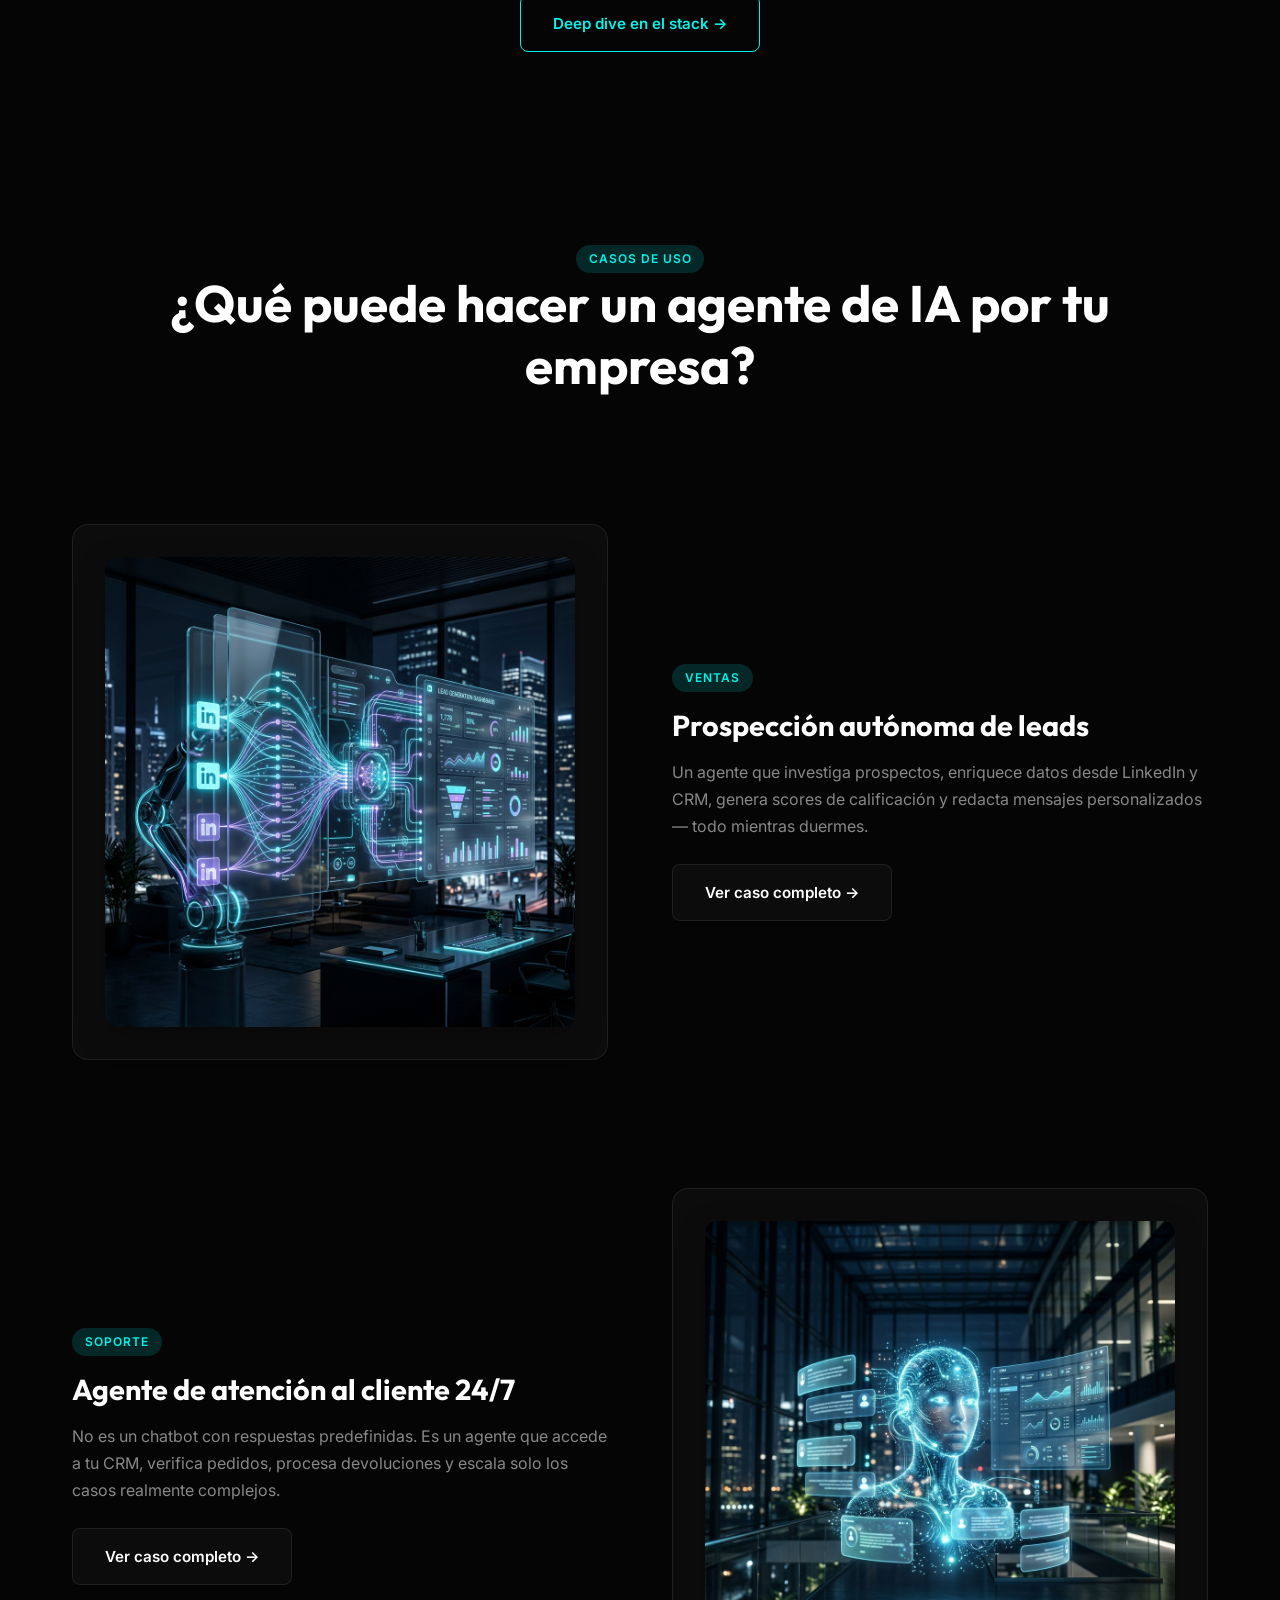
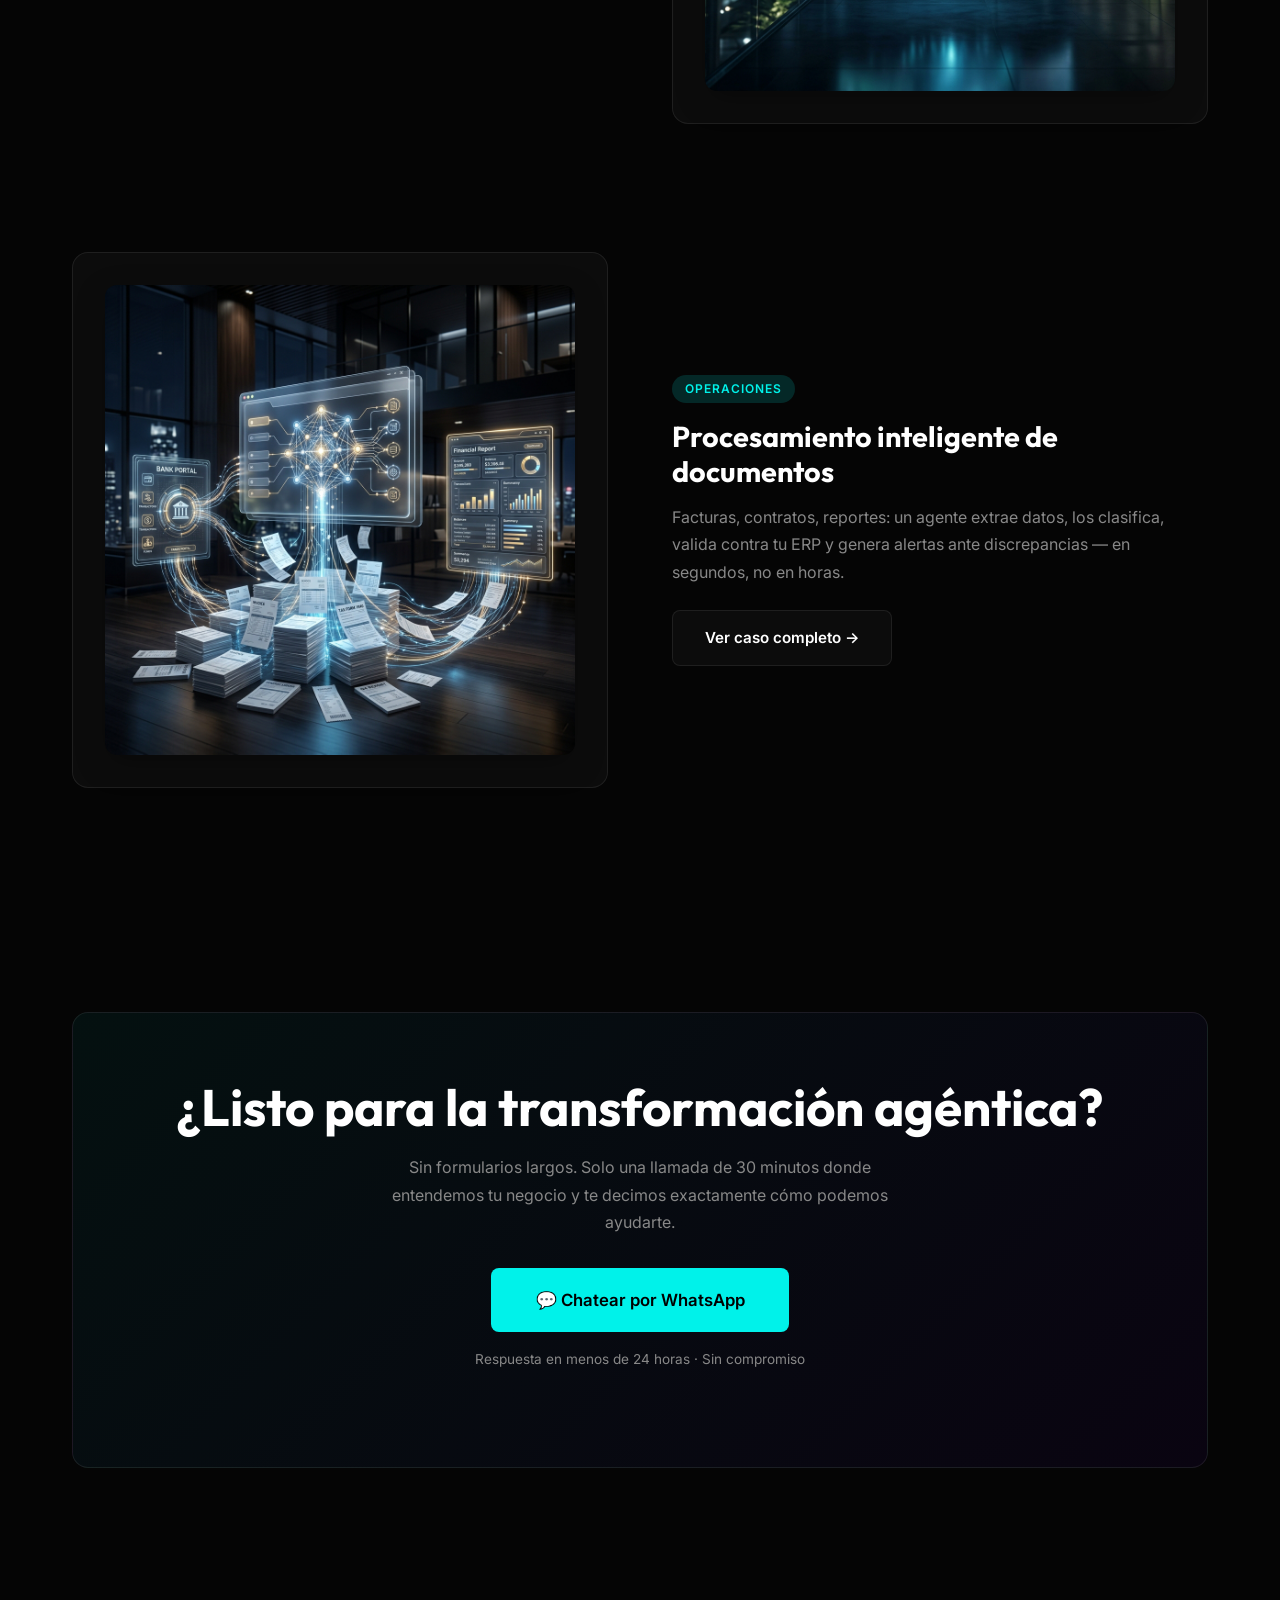
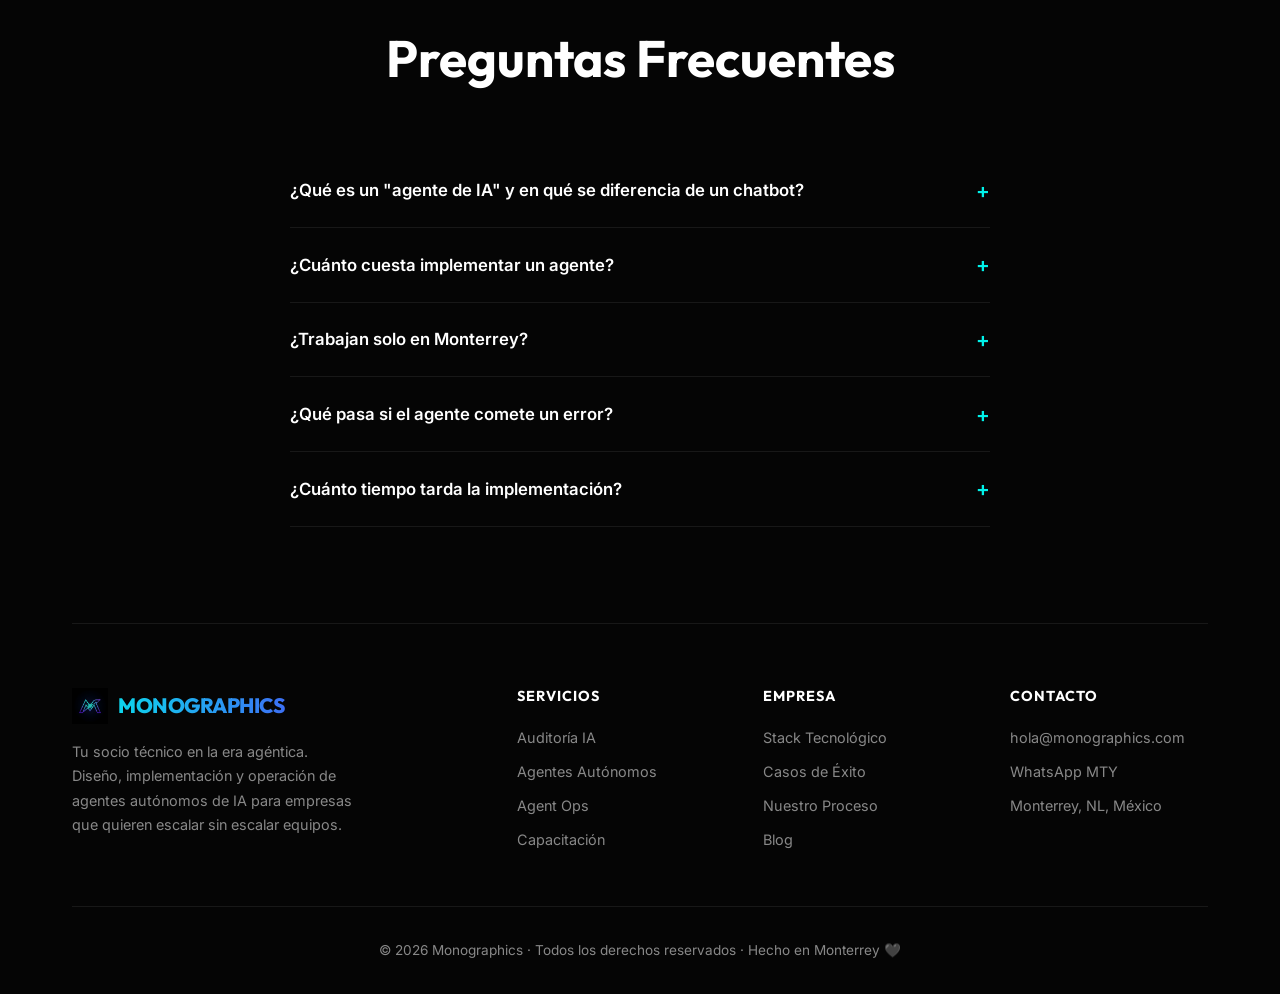
==== commit 41f4c4d7: "Update service images on index and servicios page" ====
--- a/index.html
+++ b/index.html
@@ -223,32 +223,32 @@
                 </div>
                 <div class="cards-grid cards-grid-3">
                     <article class="card animate">
-                        <div class="card-icon">🔍</div>
+                        <img src="srv_audit_icon_1777796456702.png" alt="Icono Auditoría" class="service-icon">
                         <h3>Auditoría de Automatización</h3>
                         <p>Mapeamos tus procesos, identificamos cuellos de botella y diseñamos un roadmap de automatización con ROI estimado para cada flujo.</p>
                     </article>
                     <article class="card animate">
-                        <div class="card-icon">🏗️</div>
+                        <img src="srv_arch_icon_1777796467039.png" alt="Icono Arquitectura Multi-Agente" class="service-icon">
                         <h3>Arquitectura Multi-Agente</h3>
                         <p>Diseñamos ecosistemas donde agentes especializados colaboran para resolver problemas complejos que cruzan departamentos.</p>
                     </article>
                     <article class="card animate">
-                        <div class="card-icon">🤖</div>
+                        <img src="srv_impl_icon_1777796479561.png" alt="Icono Implementación de Agentes" class="service-icon">
                         <h3>Implementación de Agentes</h3>
                         <p>Construimos agentes autónomos de producción: desde chatbots inteligentes hasta sistemas de research y procesamiento de documentos.</p>
                     </article>
                     <article class="card animate">
-                        <div class="card-icon">🛡️</div>
+                        <img src="srv_gov_icon_1777796491410.png" alt="Icono Gobernanza" class="service-icon">
                         <h3>Gobernanza & Guardrails</h3>
                         <p>Implementamos controles human-in-the-loop, auditoría de decisiones y compliance para que tus agentes actúen de forma segura.</p>
                     </article>
                     <article class="card animate">
-                        <div class="card-icon">📊</div>
+                        <img src="srv_ops_icon_1777796503788.png" alt="Icono Agent Ops" class="service-icon">
                         <h3>Agent Ops & Monitoreo</h3>
                         <p>Mantenimiento continuo: monitoreamos rendimiento, optimizamos costos de tokens y actualizamos modelos para máxima eficiencia.</p>
                     </article>
                     <article class="card animate">
-                        <div class="card-icon">🎓</div>
+                        <img src="srv_train_icon_1777796515611.png" alt="Icono Capacitación" class="service-icon">
                         <h3>Capacitación de Equipos</h3>
                         <p>Workshops prácticos para que tu equipo pase de "hacer el trabajo" a "supervisar a los agentes que hacen el trabajo".</p>
                     </article>
@@ -315,7 +315,9 @@
                         <p>Un agente que investiga prospectos, enriquece datos desde LinkedIn y CRM, genera scores de calificación y redacta mensajes personalizados — todo mientras duermes.</p>
                         <a href="casos.html" class="btn btn-secondary" id="cta-case-sales">Ver caso completo →</a>
                     </div>
-                    <div class="use-case-visual">🎯</div>
+                    <div class="use-case-visual">
+                        <img src="lead_gen_agent_case_study_1777783876965.png" alt="Agente autónomo de IA realizando prospección de leads y enriquecimiento de datos en LinkedIn" title="IA Agéntica para Ventas — Monographics" class="use-case-img">
+                    </div>
                 </article>
                 <article class="use-case">
                     <div class="use-case-content">
@@ -324,7 +326,9 @@
                         <p>No es un chatbot con respuestas predefinidas. Es un agente que accede a tu CRM, verifica pedidos, procesa devoluciones y escala solo los casos realmente complejos.</p>
                         <a href="casos.html" class="btn btn-secondary" id="cta-case-support">Ver caso completo →</a>
                     </div>
-                    <div class="use-case-visual">💬</div>
+                    <div class="use-case-visual">
+                        <img src="customer_support_agent_case_study_1777783898166.png" alt="Agente de soporte al cliente con IA interactuando con CRM y chat en tiempo real" title="IA Agéntica para Soporte — Monographics" class="use-case-img">
+                    </div>
                 </article>
                 <article class="use-case">
                     <div class="use-case-content">
@@ -333,7 +337,9 @@
                         <p>Facturas, contratos, reportes: un agente extrae datos, los clasifica, valida contra tu ERP y genera alertas ante discrepancias — en segundos, no en horas.</p>
                         <a href="casos.html" class="btn btn-secondary" id="cta-case-ops">Ver caso completo →</a>
                     </div>
-                    <div class="use-case-visual">📄</div>
+                    <div class="use-case-visual">
+                        <img src="finance_agent_case_study_1777783921985.png" alt="Sistema de IA para procesamiento automático de facturas, XML del SAT y conciliación contable" title="IA Agéntica para Operaciones y Finanzas — Monographics" class="use-case-img">
+                    </div>
                 </article>
             </section>
 
--- a/style.css
+++ b/style.css
@@ -240,6 +240,44 @@
 .breadcrumb a:hover { color: var(--primary); }
 .breadcrumb span { margin: 0 0.5rem; }
 
+/* Case Study Images */
+.use-case-img {
+    width: 100%;
+    height: 100%;
+    object-fit: cover;
+    border-radius: 12px;
+    box-shadow: 0 10px 30px rgba(0,0,0,0.3);
+    transition: transform 0.3s ease;
+}
+
+.use-case:hover .use-case-img {
+    transform: scale(1.02);
+}
+
+.service-icon {
+    width: 64px;
+    height: 64px;
+    border-radius: 12px;
+    margin-bottom: 1rem;
+    object-fit: cover;
+    box-shadow: 0 8px 20px rgba(0,0,0,0.2);
+}
+
+.case-header-img {
+    width: 100%;
+    height: 300px;
+    object-fit: cover;
+    border-radius: 16px;
+    margin-bottom: 1rem;
+    box-shadow: 0 10px 40px rgba(0,0,0,0.4);
+}
+
+@media (max-width: 768px) {
+    .case-header-img {
+        height: 200px;
+    }
+}
+
 /* --- Mobile Nav Active --- */
 @media (max-width: 768px) {
     .nav-links.active {
